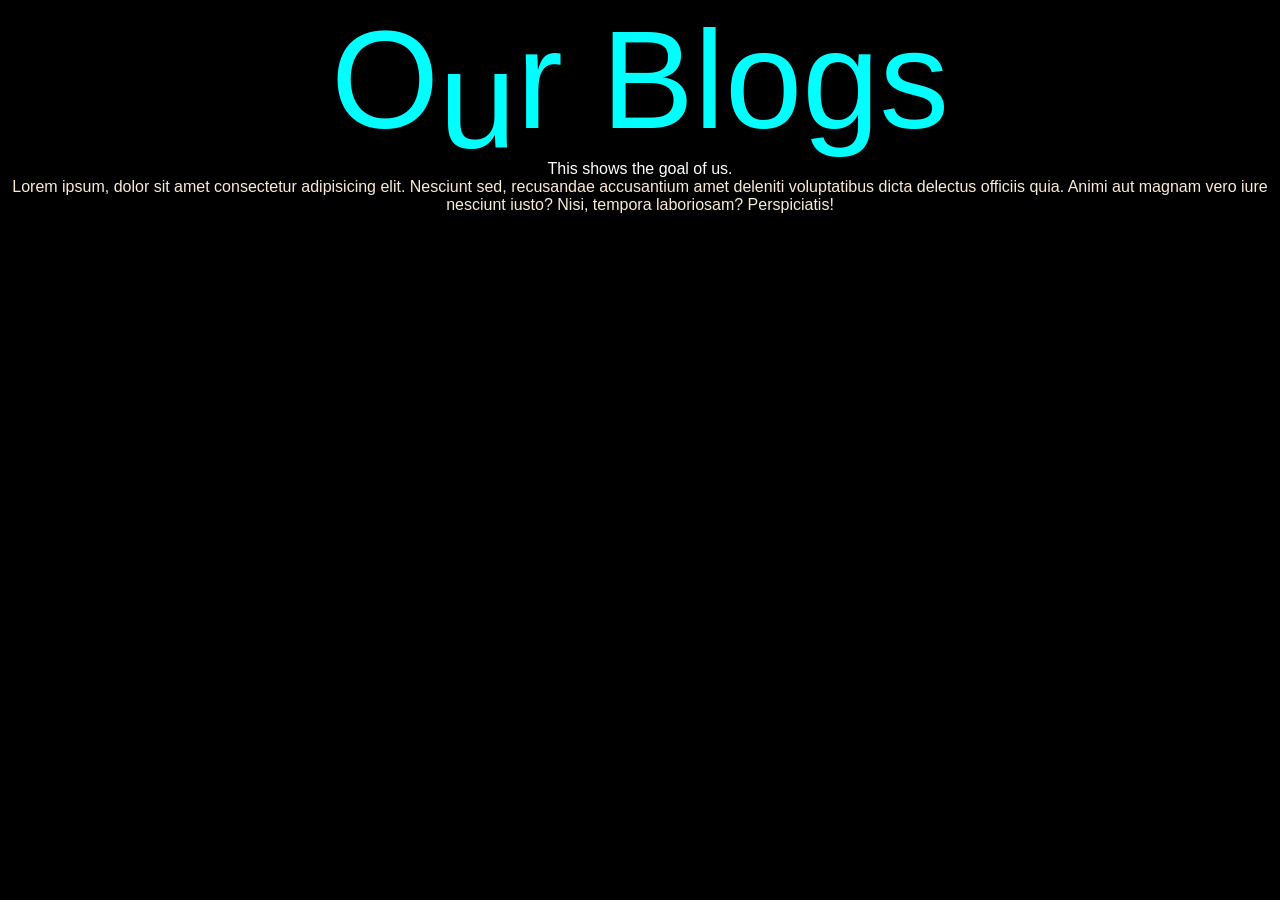
==== blog.html @ 76da43e7 "as per request" ====
<!DOCTYPE html> 

<html>
    <head>
        <title>Azarbank blog</title>
        <link rel="stylesheet" href="blog.css">
    </head>
    <body>
        <div class="blog">
            <div class="ourblogs">O<span>u</span>r Blogs</div>
            <div class="paragraph">This shows the goal of us.</div>
        </div>
        <div>
            <p class="about-us">Lorem ipsum, dolor sit amet consectetur adipisicing elit. Nesciunt sed, recusandae accusantium amet deleniti voluptatibus dicta delectus officiis quia. Animi aut magnam vero iure nesciunt iusto? Nisi, tempora laboriosam? Perspiciatis!</p>
        </div>
    </body>
</html>
---- blog.css ----
* {
    padding: 0;
    margin: 0;
    background-color: black;
}

.ourblogs {
    font-size: 139px;
    text-align: center;
    font-family: Impact, sans-serif;
    color: aqua;
}

.ourblogs span {
    position: relative;
    top: 20px;
}

.paragraph {
    color: white;
    text-align: center;
    font-family: Arial, Helvetica, sans-serif;

}

.about-us {
    font-family: Arial, Helvetica, sans-serif;
    color: antiquewhite;
    text-align: center;
}
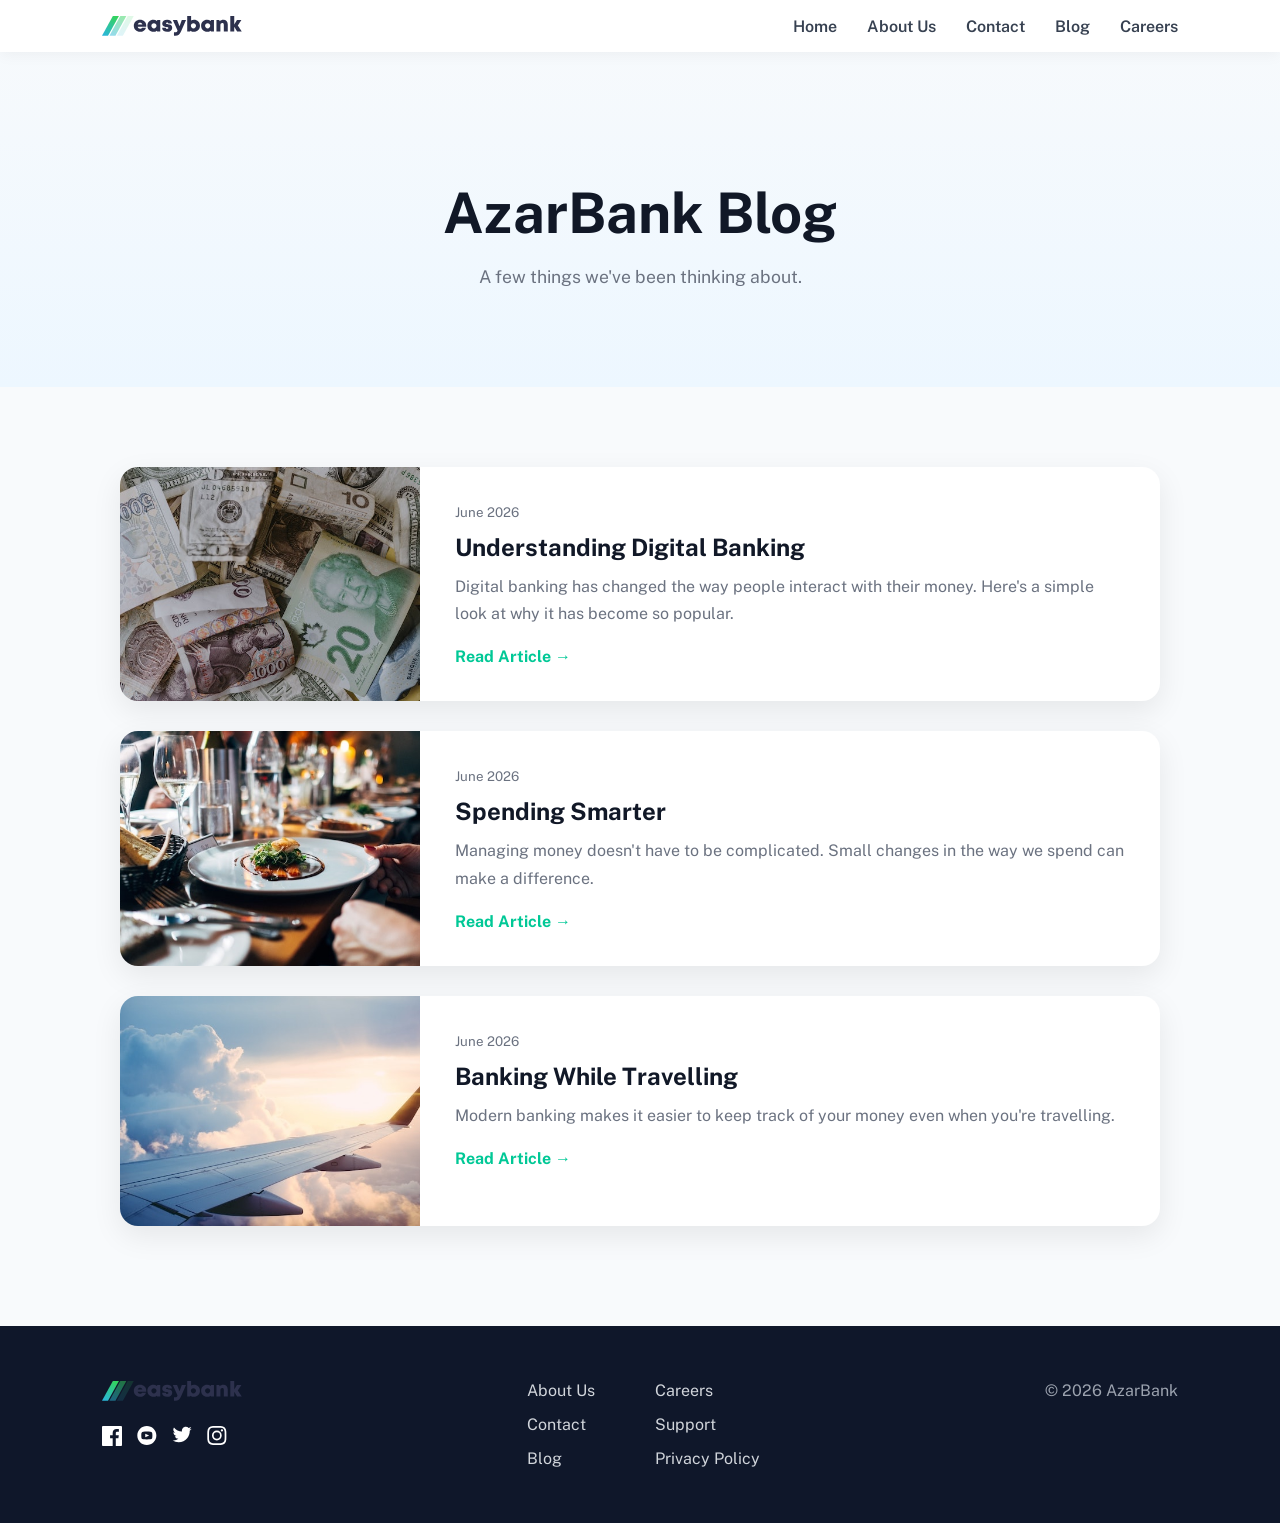
==== commit 6d58efae: "Major Updates" ====
--- a/blog.html
+++ b/blog.html
@@ -1,17 +1,201 @@
-<!DOCTYPE html> 
-
-<html>
-    <head>
-        <title>Azarbank blog</title>
-        <link rel="stylesheet" href="blog.css">
-    </head>
-    <body>
-        <div class="blog">
-            <div class="ourblogs">O<span>u</span>r Blogs</div>
-            <div class="paragraph">This shows the goal of us.</div>
+<!DOCTYPE html>
+<html lang="en">
+
+<head>
+
+    <meta charset="UTF-8">
+    <meta name="viewport" content="width=device-width, initial-scale=1.0">
+
+    <title>Blog | AzarBank</title>
+
+    <link rel="stylesheet" href="style.css">
+
+</head>
+
+<body>
+
+    <header>
+
+        <a href="index.html" class="logo">
+            <img src="images/logo.svg" alt="AzarBank">
+        </a>
+
+        <nav>
+            <a href="index.html">Home</a>
+            <a href="about.html">About Us</a>
+            <a href="contact.html">Contact</a>
+            <a href="blog.html">Blog</a>
+            <a href="careers.html">Careers</a>
+        </nav>
+
+    </header>
+
+
+    <main>
+
+        <section class="page-hero">
+
+            <h1>AzarBank Blog</h1>
+
+            <p>
+                A few things we've been thinking about.
+            </p>
+
+        </section>
+
+
+        <section class="blog">
+
+            <article>
+
+                <img
+                    src="images/image-currency.jpg"
+                    alt="Currency">
+
+                <div>
+
+                    <small>June 2026</small>
+
+                    <h2>
+                        Understanding Digital Banking
+                    </h2>
+
+                    <p>
+                        Digital banking has changed the way
+                        people interact with their money. Here's
+                        a simple look at why it has become so
+                        popular.
+                    </p>
+
+                    <a href="#" class="read-more">
+                        Read Article →
+                    </a>
+
+                </div>
+
+            </article>
+
+
+            <article>
+
+                <img
+                    src="images/image-restaurant.jpg"
+                    alt="Restaurant">
+
+                <div>
+
+                    <small>June 2026</small>
+
+                    <h2>
+                        Spending Smarter
+                    </h2>
+
+                    <p>
+                        Managing money doesn't have to be
+                        complicated. Small changes in the way
+                        we spend can make a difference.
+                    </p>
+
+                    <a href="#" class="read-more">
+                        Read Article →
+                    </a>
+
+                </div>
+
+            </article>
+
+
+            <article>
+
+                <img
+                    src="images/image-plane.jpg"
+                    alt="Travel">
+
+                <div>
+
+                    <small>June 2026</small>
+
+                    <h2>
+                        Banking While Travelling
+                    </h2>
+
+                    <p>
+                        Modern banking makes it easier to
+                        keep track of your money even when
+                        you're travelling.
+                    </p>
+
+                    <a href="#" class="read-more">
+                        Read Article →
+                    </a>
+
+                </div>
+
+            </article>
+
+        </section>
+
+    </main>
+
+
+    <footer>
+
+        <div class="footer-left">
+
+            <img src="images/logo.svg" alt="AzarBank">
+
+            <div class="socials">
+
+                <a href="#">
+                    <img src="images/icon-facebook.svg" alt="Facebook">
+                </a>
+
+                <a href="#">
+                    <img src="images/icon-youtube.svg" alt="YouTube">
+                </a>
+
+                <a href="#">
+                    <img src="images/icon-twitter.svg" alt="Twitter">
+                </a>
+
+                <a href="#">
+                    <img src="images/icon-instagram.svg" alt="Instagram">
+                </a>
+
+            </div>
+
         </div>
-        <div>
-            <p class="about-us">Lorem ipsum, dolor sit amet consectetur adipisicing elit. Nesciunt sed, recusandae accusantium amet deleniti voluptatibus dicta delectus officiis quia. Animi aut magnam vero iure nesciunt iusto? Nisi, tempora laboriosam? Perspiciatis!</p>
+
+
+        <div class="footer-links">
+
+            <div>
+                <a href="about.html">About Us</a>
+                <a href="contact.html">Contact</a>
+                <a href="blog.html">Blog</a>
+            </div>
+
+            <div>
+                <a href="careers.html">Careers</a>
+                <a href="contact.html">Support</a>
+                <a href="#">Privacy Policy</a>
+            </div>
+
         </div>
-    </body>
-</html>   +
+
+        <div class="footer-right">
+
+
+            <p>© 2026 AzarBank</p>
+
+        </div>
+
+    </footer>
+
+
+    <script src="script.js"></script>
+
+</body>
+
+</html>
--- a/style.css
+++ b/style.css
@@ -0,0 +1,702 @@
+@import url('https://fonts.googleapis.com/css2?family=Public+Sans:wght@300;400;500;600;700;800&display=swap');
+
+* {
+    margin: 0;
+    padding: 0;
+    box-sizing: border-box;
+}
+
+:root {
+    --primary: #00c896;
+    --secondary: #00a6ff;
+    --dark: #111827;
+    --gray: #6b7280;
+    --light: #f8fafc;
+    --white: #ffffff;
+    --gradient: linear-gradient(135deg, #00c896, #00a6ff);
+    --shadow: 0 10px 30px rgba(0, 0, 0, 0.08);
+}
+
+html {
+    scroll-behavior: smooth;
+}
+
+body {
+    font-family: 'Public Sans', sans-serif;
+    background: var(--light);
+    color: var(--dark);
+    overflow-x: hidden;
+}
+
+a {
+    text-decoration: none;
+    color: inherit;
+}
+
+img {
+    max-width: 100%;
+    display: block;
+}
+
+header {
+    position: fixed;
+    top: 0;
+    left: 0;
+    width: 100%;
+    padding: 16px 8%;
+    background: rgba(255, 255, 255, 0.92);
+    backdrop-filter: blur(15px);
+    display: flex;
+    justify-content: space-between;
+    align-items: center;
+    z-index: 1000;
+    box-shadow: 0 2px 15px rgba(0, 0, 0, 0.05);
+}
+
+.logo img {
+    width: 140px;
+}
+
+nav {
+    display: flex;
+    gap: 30px;
+}
+
+nav a {
+    color: #374151;
+    font-weight: 600;
+    transition: 0.3s;
+}
+
+nav a:hover {
+    color: var(--primary);
+}
+
+.request_invite_btn,
+.contact-form button,
+.invite-form button,
+.apply-btn {
+    border: none;
+    background: var(--gradient);
+    color: white;
+    padding: 14px 28px;
+    border-radius: 30px;
+    font-weight: 700;
+    cursor: pointer;
+    transition: 0.3s;
+}
+
+.request_invite_btn:hover,
+.contact-form button:hover,
+.invite-form button:hover,
+.apply-btn:hover {
+    transform: translateY(-3px);
+    box-shadow: var(--shadow);
+}
+
+.hero {
+    min-height: 100vh;
+    padding: 120px 8% 70px;
+    display: grid;
+    grid-template-columns: 1fr 1fr;
+    align-items: center;
+    gap: 50px;
+    background: linear-gradient(180deg, #f8fafc, #edf7ff);
+}
+
+.hero-text h1 {
+    font-size: 4rem;
+    line-height: 1.1;
+    margin-bottom: 25px;
+}
+
+.hero-text p {
+    max-width: 500px;
+    color: var(--gray);
+    line-height: 1.8;
+    font-size: 1.1rem;
+    margin-bottom: 30px;
+}
+
+.hero-image {
+    display: flex;
+    justify-content: center;
+}
+
+.hero-image img {
+    max-width: 650px;
+    animation: floating 5s ease-in-out infinite;
+}
+
+@keyframes floating {
+    50% {
+        transform: translateY(-18px);
+    }
+}
+
+.reason {
+    padding: 100px 8%;
+    background: white;
+}
+
+.section-heading {
+    text-align: center;
+    max-width: 700px;
+    margin: 0 auto 55px;
+}
+
+.section-heading h2 {
+    font-size: 3rem;
+    margin-bottom: 15px;
+}
+
+.section-heading p {
+    color: var(--gray);
+    line-height: 1.7;
+}
+
+.features {
+    display: grid;
+    grid-template-columns: repeat(4, 1fr);
+    gap: 25px;
+}
+
+.feature {
+    padding: 30px;
+    border-radius: 18px;
+    background: white;
+    box-shadow: var(--shadow);
+    transition: 0.3s;
+}
+
+.feature:hover {
+    transform: translateY(-8px);
+}
+
+.feature img {
+    width: 65px;
+    margin-bottom: 20px;
+}
+
+.feature h3 {
+    margin-bottom: 12px;
+}
+
+.feature p {
+    color: var(--gray);
+    line-height: 1.7;
+}
+
+.latest-articles {
+    padding: 100px 8%;
+}
+
+.articles {
+    display: grid;
+    grid-template-columns: repeat(3, 1fr);
+    gap: 30px;
+}
+
+.article-card {
+    background: white;
+    border-radius: 18px;
+    overflow: hidden;
+    box-shadow: var(--shadow);
+    transition: 0.3s;
+}
+
+.article-card:hover {
+    transform: translateY(-8px);
+}
+
+.article-card > img {
+    width: 100%;
+    height: 220px;
+    object-fit: cover;
+}
+
+.article-card > div {
+    padding: 25px;
+}
+
+.article-card small,
+.blog small,
+.job small {
+    color: var(--gray);
+}
+
+.article-card h3 {
+    margin: 12px 0;
+}
+
+.article-card p {
+    color: var(--gray);
+    line-height: 1.6;
+}
+
+footer {
+    background: #0f172a;
+    color: white;
+    padding: 55px 8%;
+    display: flex;
+    justify-content: space-between;
+    gap: 40px;
+    flex-wrap: wrap;
+}
+
+.footer-left img {
+    width: 140px;
+}
+
+.socials {
+    display: flex;
+    gap: 15px;
+    margin-top: 25px;
+}
+
+.socials img {
+    width: 20px;
+    transition: 0.3s;
+}
+
+.socials img:hover {
+    transform: scale(1.2);
+}
+
+.footer-links {
+    display: flex;
+    gap: 60px;
+}
+
+.footer-links div {
+    display: flex;
+    flex-direction: column;
+    gap: 15px;
+}
+
+.footer-links a {
+    color: #d1d5db;
+    transition: 0.3s;
+}
+
+.footer-links a:hover {
+    color: var(--primary);
+}
+
+.footer-right {
+    display: flex;
+    flex-direction: column;
+    align-items: flex-end;
+    justify-content: space-between;
+}
+
+.footer-right p {
+    color: #9ca3af;
+}
+
+.page-hero {
+    padding: 180px 8% 100px;
+    text-align: center;
+    background: linear-gradient(180deg, #f8fafc, #edf7ff);
+}
+
+.page-hero h1 {
+    font-size: 3.5rem;
+    margin-bottom: 20px;
+}
+
+.page-hero p {
+    color: var(--gray);
+    font-size: 1.1rem;
+}
+
+.about-content {
+    max-width: 1000px;
+    margin: 80px auto;
+    padding: 0 30px;
+    display: grid;
+    grid-template-columns: 1fr 1fr;
+    gap: 60px;
+}
+
+.about-content h2 {
+    font-size: 2rem;
+    margin-bottom: 20px;
+}
+
+.about-content p {
+    color: var(--gray);
+    line-height: 1.8;
+    margin-bottom: 20px;
+}
+
+.values {
+    max-width: 1000px;
+    margin: 0 auto 100px;
+    padding: 0 30px;
+    display: grid;
+    grid-template-columns: repeat(3, 1fr);
+    gap: 25px;
+}
+
+.value {
+    background: white;
+    padding: 30px;
+    border-radius: 18px;
+    box-shadow: var(--shadow);
+}
+
+.value h3 {
+    margin-bottom: 10px;
+}
+
+.value p {
+    color: var(--gray);
+    line-height: 1.6;
+}
+
+.contact {
+    max-width: 1100px;
+    margin: 80px auto 100px;
+    padding: 0 30px;
+    display: grid;
+    grid-template-columns: 1fr 1fr;
+    gap: 60px;
+}
+
+.contact-info h2 {
+    font-size: 2.3rem;
+    margin-bottom: 15px;
+}
+
+.contact-info > p {
+    color: var(--gray);
+    line-height: 1.7;
+    margin-bottom: 35px;
+}
+
+.contact-detail {
+    margin-bottom: 25px;
+}
+
+.contact-detail h3 {
+    margin-bottom: 5px;
+}
+
+.contact-detail p {
+    color: var(--gray);
+}
+
+.contact-form {
+    background: white;
+    padding: 35px;
+    border-radius: 18px;
+    box-shadow: var(--shadow);
+    display: flex;
+    flex-direction: column;
+    gap: 20px;
+}
+
+.contact-form label,
+#inviteForm label {
+    display: flex;
+    flex-direction: column;
+    gap: 8px;
+    font-weight: 600;
+}
+
+.contact-form input,
+.contact-form textarea,
+#inviteForm input {
+    width: 100%;
+    padding: 14px;
+    border: 1px solid #d0d5dd;
+    border-radius: 10px;
+    font-family: inherit;
+    outline: none;
+}
+
+.contact-form input:focus,
+.contact-form textarea:focus,
+#inviteForm input:focus {
+    border-color: var(--primary);
+}
+
+.contact-form button {
+    width: max-content;
+}
+
+.blog {
+    max-width: 1100px;
+    margin: 80px auto 100px;
+    padding: 0 30px;
+    display: flex;
+    flex-direction: column;
+    gap: 30px;
+}
+
+.blog article {
+    background: white;
+    border-radius: 18px;
+    overflow: hidden;
+    display: grid;
+    grid-template-columns: 300px 1fr;
+    box-shadow: var(--shadow);
+}
+
+.blog article > img {
+    width: 100%;
+    height: 100%;
+    min-height: 230px;
+    object-fit: cover;
+}
+
+.blog article > div {
+    padding: 35px;
+}
+
+.blog h2 {
+    margin: 12px 0;
+}
+
+.blog p {
+    color: var(--gray);
+    line-height: 1.7;
+    margin-bottom: 20px;
+}
+
+.read-more {
+    color: var(--primary);
+    font-weight: 700;
+}
+
+.jobs {
+    max-width: 1000px;
+    margin: 80px auto 100px;
+    padding: 0 30px;
+    display: flex;
+    flex-direction: column;
+    gap: 20px;
+}
+
+.job {
+    background: white;
+    padding: 30px;
+    border-radius: 18px;
+    box-shadow: var(--shadow);
+    display: flex;
+    justify-content: space-between;
+    align-items: center;
+    gap: 30px;
+}
+
+.job h2 {
+    margin: 10px 0;
+}
+
+.job p {
+    color: var(--gray);
+}
+
+.apply-btn {
+    white-space: nowrap;
+}
+
+.modal {
+    position: fixed;
+    inset: 0;
+    background: rgba(15, 23, 42, 0.6);
+    backdrop-filter: blur(7px);
+    display: none;
+    align-items: center;
+    justify-content: center;
+    padding: 20px;
+    z-index: 2000;
+}
+
+.modal.active {
+    display: flex;
+}
+
+.modal-box {
+    position: relative;
+    width: 100%;
+    max-width: 450px;
+    background: white;
+    border-radius: 22px;
+    padding: 40px;
+    box-shadow: 0 25px 70px rgba(0, 0, 0, 0.2);
+    animation: modalIn 0.3s ease;
+}
+
+.close-modal {
+    position: absolute;
+    right: 18px;
+    top: 15px;
+    border: none;
+    background: #f1f5f9;
+    width: 35px;
+    height: 35px;
+    border-radius: 50%;
+    font-size: 24px;
+    cursor: pointer;
+}
+
+.modal-icon {
+    width: 60px;
+    height: 60px;
+    background: var(--gradient);
+    color: white;
+    border-radius: 16px;
+    display: flex;
+    align-items: center;
+    justify-content: center;
+    font-size: 28px;
+    margin-bottom: 20px;
+}
+
+.modal-box h2 {
+    font-size: 2rem;
+    margin-bottom: 10px;
+}
+
+.modal-box p {
+    color: var(--gray);
+    line-height: 1.6;
+    margin-bottom: 25px;
+}
+
+#inviteForm {
+    display: flex;
+    flex-direction: column;
+    gap: 18px;
+}
+
+#inviteForm button {
+    width: 100%;
+}
+
+.success {
+    display: none;
+    text-align: center;
+}
+
+.success.active {
+    display: block;
+}
+
+.success-icon {
+    width: 70px;
+    height: 70px;
+    margin: 0 auto 20px;
+    background: #dcfce7;
+    color: #16a34a;
+    border-radius: 50%;
+    display: flex;
+    align-items: center;
+    justify-content: center;
+    font-size: 32px;
+    font-weight: bold;
+}
+
+@keyframes modalIn {
+    from {
+        opacity: 0;
+        transform: translateY(20px) scale(0.96);
+    }
+
+    to {
+        opacity: 1;
+        transform: translateY(0) scale(1);
+    }
+}
+
+@media (max-width: 1000px) {
+
+    .hero {
+        grid-template-columns: 1fr;
+        text-align: center;
+    }
+
+    .hero-text p {
+        margin-left: auto;
+        margin-right: auto;
+    }
+
+    .features {
+        grid-template-columns: 1fr 1fr;
+    }
+
+    .articles {
+        grid-template-columns: 1fr;
+    }
+
+    .about-content,
+    .contact {
+        grid-template-columns: 1fr;
+    }
+
+}
+
+@media (max-width: 750px) {
+
+    header {
+        padding: 15px 5%;
+    }
+
+    nav {
+        display: none;
+    }
+
+    header .request_invite_btn {
+        padding: 11px 18px;
+        font-size: 12px;
+    }
+
+    .hero {
+        padding: 130px 5% 60px;
+    }
+
+    .hero-text h1 {
+        font-size: 2.6rem;
+    }
+
+    .section-heading h2,
+    .page-hero h1 {
+        font-size: 2.2rem;
+    }
+
+    .features {
+        grid-template-columns: 1fr;
+    }
+
+    .values {
+        grid-template-columns: 1fr;
+    }
+
+    .footer-links {
+        gap: 30px;
+    }
+
+    .footer-right {
+        align-items: flex-start;
+        gap: 20px;
+    }
+
+    .blog article {
+        grid-template-columns: 1fr;
+    }
+
+    .job {
+        flex-direction: column;
+        align-items: flex-start;
+    }
+
+    .apply-btn {
+        width: 100%;
+    }
+
+    .modal-box {
+        padding: 30px 22px;
+    }
+}
